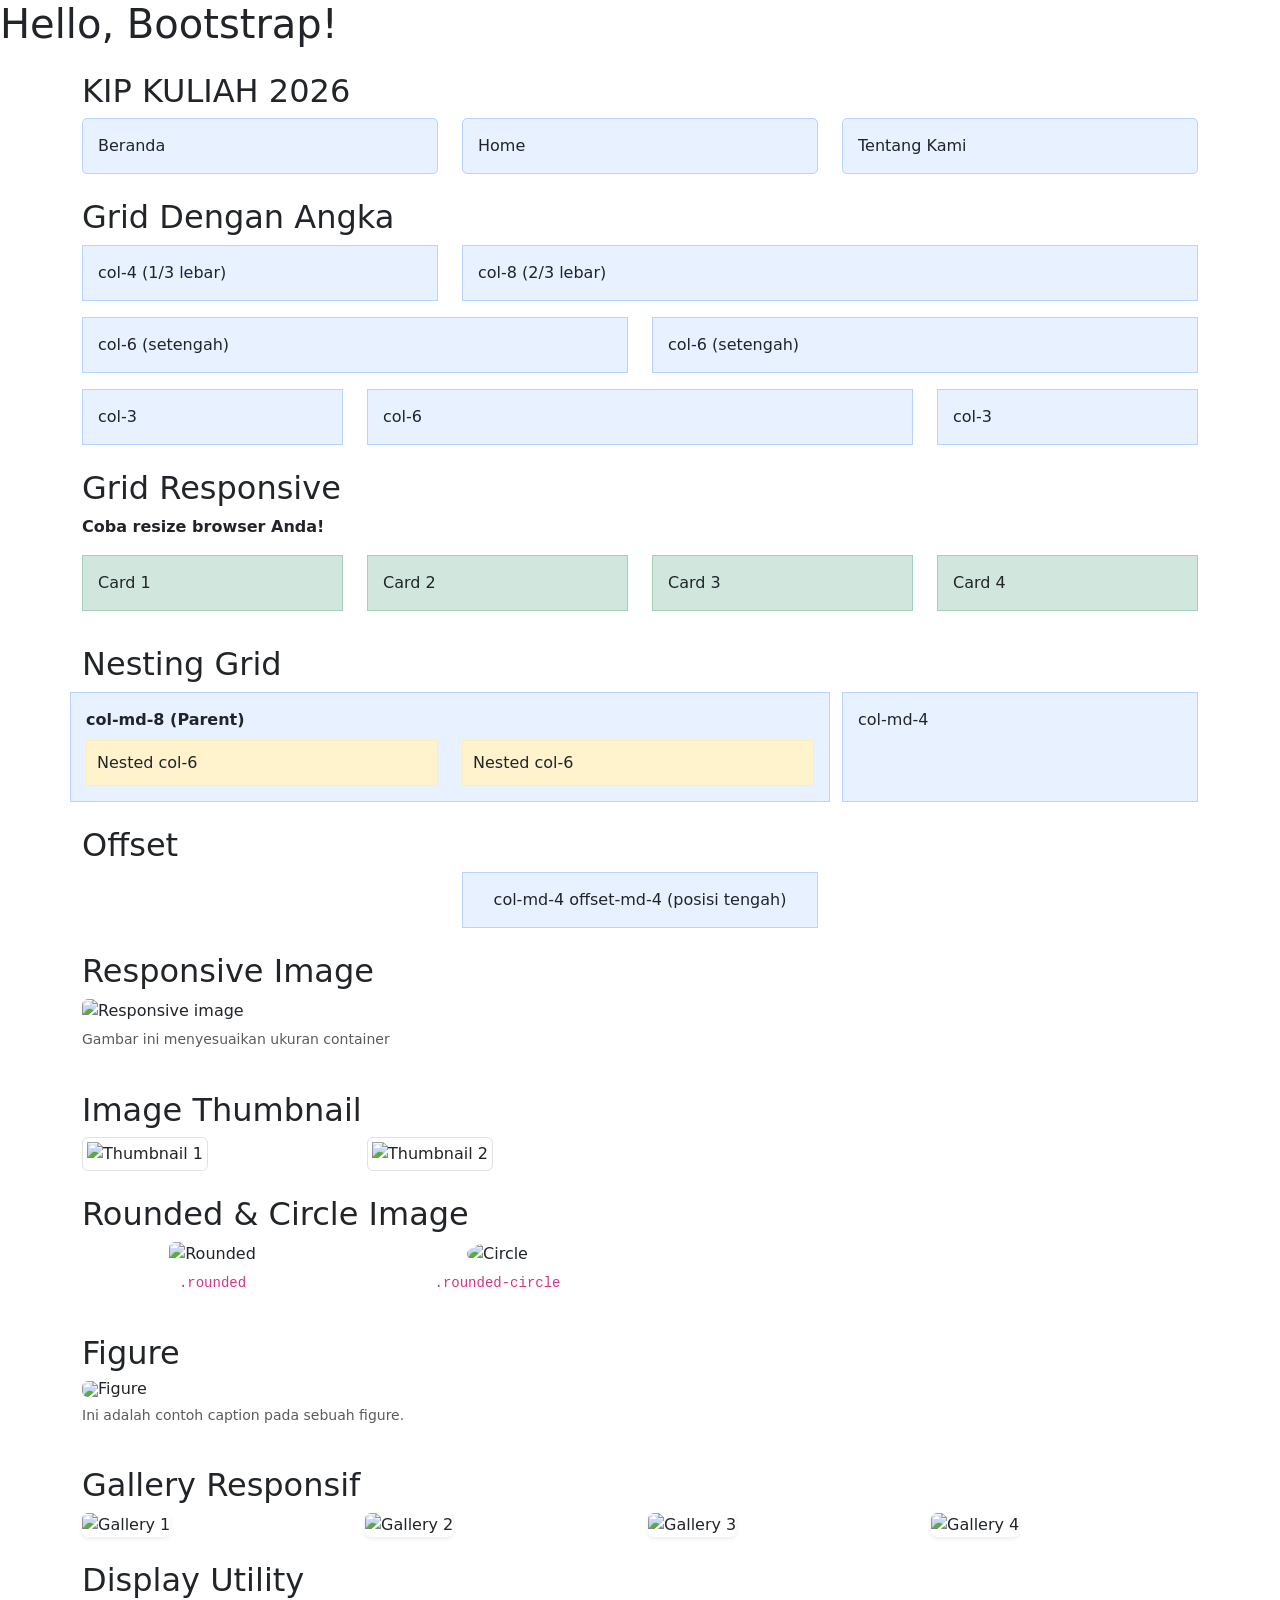
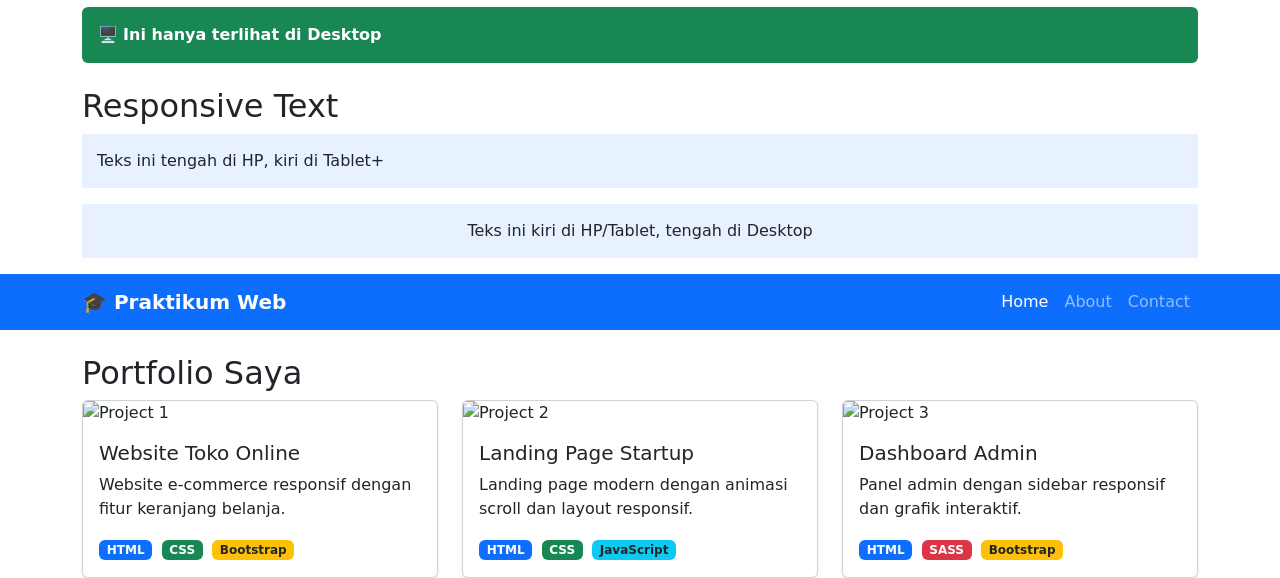
==== bootstrap/index.html @ cb2b9ae2 "MENAMBHAKAN BOOTSTRAP" ====
<!doctype html>
<!-- LANGKAH 1 DAN 2 -->
<html lang="id">
  <head>
    <meta charset="utf-8" />
    <meta name="viewport" content="width=device-width, initial-scale=1" />
    <title>Praktikum Bootstrap 5</title>
    <!-- Bootstrap CSS -->
    <link
      href="https://cdn.jsdelivr.net/npm/bootstrap@5.3.8/dist/css/bootstrap.min.css"
      rel="stylesheet"
      integrity="sha384-sRIl4kxILFvY47J16cr9ZwB07vP4J8+LH7qKQnuqkuIAvNWLzeN8tE5YBujZqJLB"
      crossorigin="anonymous"
    />
  </head>

  <body>
    <h1>Hello, Bootstrap!</h1>

    <!-- LANGKAH 3 -->
    <div class="container mt-4">
      <h2>KIP KULIAH 2026</h2>
      <!-- Tanpa angka: kolom otomatis sama lebar -->
      <div class="row">
        <div class="col">
          <div
            style="
              background: #e7f1ff;
              padding: 15px;
              border: 1px solid #b6d4fe;
              border-radius: 5px;
            "
          >
            Beranda
          </div>
        </div>
        <div class="col">
          <div
            style="
              background: #e7f1ff;
              padding: 15px;
              border: 1px solid #b6d4fe;
              border-radius: 5px;
            "
          >
            Home
          </div>
        </div>
        <div class="col">
          <div
            style="
              background: #e7f1ff;
              padding: 15px;
              border: 1px solid #b6d4fe;
              border-radius: 5px;
            "
          >
            Tentang Kami
          </div>
        </div>
      </div>
    </div>

    <!-- LANGKAH 4 -->
    <div class="container mt-4">
      <h2>Grid Dengan Angka</h2>

      <!-- Contoh 1: 4 + 8 = 12 -->
      <div class="row mb-3">
        <div class="col-4">
          <div
            style="
              background: #e7f1ff;
              padding: 15px;
              border: 1px solid #b6d4fe;
            "
          >
            col-4 (1/3 lebar)
          </div>
        </div>
        <div class="col-8">
          <div
            style="
              background: #e7f1ff;
              padding: 15px;
              border: 1px solid #b6d4fe;
            "
          >
            col-8 (2/3 lebar)
          </div>
        </div>
      </div>

      <!-- Contoh 2: 6 + 6 = 12 -->
      <div class="row mb-3">
        <div class="col-6">
          <div
            style="
              background: #e7f1ff;
              padding: 15px;
              border: 1px solid #b6d4fe;
            "
          >
            col-6 (setengah)
          </div>
        </div>
        <div class="col-6">
          <div
            style="
              background: #e7f1ff;
              padding: 15px;
              border: 1px solid #b6d4fe;
            "
          >
            col-6 (setengah)
          </div>
        </div>
      </div>

      <!-- Contoh 3: 3 + 6 + 3 = 12 -->
      <div class="row">
        <div class="col-3">
          <div
            style="
              background: #e7f1ff;
              padding: 15px;
              border: 1px solid #b6d4fe;
            "
          >
            col-3
          </div>
        </div>
        <div class="col-6">
          <div
            style="
              background: #e7f1ff;
              padding: 15px;
              border: 1px solid #b6d4fe;
            "
          >
            col-6
          </div>
        </div>
        <div class="col-3">
          <div
            style="
              background: #e7f1ff;
              padding: 15px;
              border: 1px solid #b6d4fe;
            "
          >
            col-3
          </div>
        </div>
      </div>
    </div>

    <!-- LANGKAH 5 -->
    <div class="container mt-4">
      <h2>Grid Responsive</h2>
      <p><strong>Coba resize browser Anda!</strong></p>

      <div class="row">
        <!-- Di HP: full width (12), Tablet: setengah (6), Desktop: seperempat (3) -->
        <div class="col-12 col-md-6 col-lg-3">
          <div
            style="
              background: #d1e7dd;
              padding: 15px;
              border: 1px solid #a3cfbb;
              margin-bottom: 10px;
            "
          >
            Card 1
          </div>
        </div>
        <div class="col-12 col-md-6 col-lg-3">
          <div
            style="
              background: #d1e7dd;
              padding: 15px;
              border: 1px solid #a3cfbb;
              margin-bottom: 10px;
            "
          >
            Card 2
          </div>
        </div>
        <div class="col-12 col-md-6 col-lg-3">
          <div
            style="
              background: #d1e7dd;
              padding: 15px;
              border: 1px solid #a3cfbb;
              margin-bottom: 10px;
            "
          >
            Card 3
          </div>
        </div>
        <div class="col-12 col-md-6 col-lg-3">
          <div
            style="
              background: #d1e7dd;
              padding: 15px;
              border: 1px solid #a3cfbb;
              margin-bottom: 10px;
            "
          >
            Card 4
          </div>
        </div>
      </div>
    </div>

    <!-- LANGKAH 6 -->
    <div class="container mt-4">
      <h2>Nesting Grid</h2>
      <div class="row">
        <div
          class="col-md-8"
          style="background: #e7f1ff; padding: 15px; border: 1px solid #b6d4fe"
        >
          <strong>col-md-8 (Parent)</strong>
          <!-- Grid di dalam grid -->
          <div class="row mt-2">
            <div class="col-6">
              <div
                style="
                  background: #fff3cd;
                  padding: 10px;
                  border: 1px solid #ffecb5;
                "
              >
                Nested col-6
              </div>
            </div>
            <div class="col-6">
              <div
                style="
                  background: #fff3cd;
                  padding: 10px;
                  border: 1px solid #ffecb5;
                "
              >
                Nested col-6
              </div>
            </div>
          </div>
        </div>
        <div class="col-md-4">
          <div
            style="
              background: #e7f1ff;
              padding: 15px;
              border: 1px solid #b6d4fe;
              height: 100%;
            "
          >
            col-md-4
          </div>
        </div>
      </div>
    </div>

    <!-- LANGKAH 7 -->
    <div class="container mt-4">
      <h2>Offset</h2>
      <div class="row">
        <div class="col-md-4 offset-md-4">
          <div
            style="
              background: #e7f1ff;
              padding: 15px;
              border: 1px solid #b6d4fe;
              text-align: center;
            "
          >
            col-md-4 offset-md-4 (posisi tengah)
          </div>
        </div>
      </div>
    </div>

    <!-- langkah 8   -->
    <div class="container mt-4">
      <h2>Responsive Image</h2>
      <div class="row">
        <div class="col-md-8">
          <!-- .img-fluid = max-width: 100% + height: auto -->
          <img
            src="https://picsum.photos/800/400?random=1"
            class="img-fluid rounded"
            alt="Responsive image"
          />
          <p class="text-muted mt-1">
            <small>Gambar ini menyesuaikan ukuran container</small>
          </p>
        </div>
      </div>
    </div>

    <!-- langkah 9  -->
    <div class="container mt-4">
      <h2>Image Thumbnail</h2>
      <div class="row">
        <div class="col-6 col-md-3">
          <img
            src="https://picsum.photos/300/300?random=2"
            class="img-thumbnail"
            alt="Thumbnail 1"
          />
        </div>
        <div class="col-6 col-md-3">
          <img
            src="https://picsum.photos/300/300?random=3"
            class="img-thumbnail"
            alt="Thumbnail 2"
          />
        </div>
      </div>
    </div>

    <!-- langkah 10 -->
    <div class="container mt-4">
      <h2>Rounded & Circle Image</h2>
      <div class="row align-items-center">
        <div class="col-6 col-md-3 text-center">
          <img
            src="https://picsum.photos/200/200?random=4"
            class="rounded img-fluid"
            alt="Rounded"
          />
          <p class="mt-1"><code>.rounded</code></p>
        </div>
        <div class="col-6 col-md-3 text-center">
          <img
            src="https://picsum.photos/200/200?random=5"
            class="rounded-circle img-fluid"
            alt="Circle"
          />
          <p class="mt-1"><code>.rounded-circle</code></p>
        </div>
      </div>
    </div>

    <!-- langkah 11  -->
    <div class="container mt-4">
      <h2>Figure</h2>
      <figure class="figure">
        <img
          src="https://picsum.photos/600/300?random=6"
          class="figure-img img-fluid rounded"
          alt="Figure"
        />
        <figcaption class="figure-caption text-center">
          Ini adalah contoh caption pada sebuah figure.
        </figcaption>
      </figure>
    </div>

    <!-- LANGKAH 12 -->
    <div class="container mt-4">
      <h2>Gallery Responsif</h2>
      <!-- g-3 = gap/jarak antar kolom -->
      <div class="row g-3">
        <div class="col-6 col-md-4 col-lg-3">
          <img
            src="https://picsum.photos/400/300?random=10"
            class="img-fluid rounded shadow-sm"
            alt="Gallery 1"
          />
        </div>
        <div class="col-6 col-md-4 col-lg-3">
          <img
            src="https://picsum.photos/400/300?random=11"
            class="img-fluid rounded shadow-sm"
            alt="Gallery 2"
          />
        </div>
        <div class="col-6 col-md-4 col-lg-3">
          <img
            src="https://picsum.photos/400/300?random=12"
            class="img-fluid rounded shadow-sm"
            alt="Gallery 3"
          />
        </div>
        <div class="col-6 col-md-4 col-lg-3">
          <img
            src="https://picsum.photos/400/300?random=13"
            class="img-fluid rounded shadow-sm"
            alt="Gallery 4"
          />
        </div>
      </div>
    </div>

    <!-- LANGKAH 13 -->
    <div class="container mt-4">
      <h2>Display Utility</h2>

      <!-- Hanya muncul di HP (< 768px) -->
      <div class="p-3 bg-danger text-white rounded d-block d-md-none mb-2">
        📱 <strong>Ini hanya terlihat di HP</strong>
      </div>

      <!-- Hanya muncul di Tablet (768px - 991px) -->
      <div class="p-3 bg-warning rounded d-none d-md-block d-lg-none mb-2">
        📟 <strong>Ini hanya terlihat di Tablet</strong>
      </div>

      <!-- Hanya muncul di Desktop (≥ 992px) -->
      <div class="p-3 bg-success text-white rounded d-none d-lg-block mb-2">
        🖥️ <strong>Ini hanya terlihat di Desktop</strong>
      </div>
    </div>

    <!-- LANGKAH 14 -->
    <div class="container mt-4">
      <h2>Responsive Text</h2>
      <!-- Tengah di HP, Kiri di Tablet ke atas -->
      <p
        class="text-center text-md-start"
        style="background: #e7f1ff; padding: 15px"
      >
        Teks ini tengah di HP, kiri di Tablet+
      </p>
      <!-- Kiri di HP/Tablet, Tengah di Desktop -->
      <p
        class="text-start text-lg-center"
        style="background: #e7f1ff; padding: 15px"
      >
        Teks ini kiri di HP/Tablet, tengah di Desktop
      </p>
    </div>

    <!-- LANGKAH 15 -->
    <nav class="navbar navbar-expand-lg navbar-dark bg-primary">
      <div class="container">
        <a class="navbar-brand fw-bold" href="#">🎓 Praktikum Web</a>
        <!-- Tombol hamburger: muncul di layar < lg (992px) -->
        <button
          class="navbar-toggler"
          type="button"
          data-bs-toggle="collapse"
          data-bs-target="#navbarNav"
        >
          <span class="navbar-toggler-icon"></span>
        </button>
        <!-- Menu: collapse di layar kecil, expand di layar besar -->
        <div class="collapse navbar-collapse" id="navbarNav">
          <ul class="navbar-nav ms-auto">
            <li class="nav-item">
              <a class="nav-link active" href="#">Home</a>
            </li>
            <li class="nav-item">
              <a class="nav-link" href="#">About</a>
            </li>
            <li class="nav-item">
              <a class="nav-link" href="#">Contact</a>
            </li>
          </ul>
        </div>
      </div>
    </nav>

    <!-- LANGKAH 16 DAN 17 -->
    <div class="container mt-4">
      <h2>Portfolio Saya</h2>
      <div class="row g-4">
        <!-- Card 1 -->
        <div class="col-12 col-sm-6 col-lg-4">
          <div class="card h-100 shadow-sm">
            <img
              src="https://picsum.photos/400/250?random=20"
              class="card-img-top"
              alt="Project 1"
            />
            <div class="card-body">
              <h5 class="card-title">Website Toko Online</h5>
              <p class="card-text">
                Website e-commerce responsif dengan fitur keranjang belanja.
              </p>
              <span class="badge bg-primary me-1">HTML</span>
              <span class="badge bg-success me-1">CSS</span>
              <span class="badge bg-warning text-dark">Bootstrap</span>
            </div>
          </div>
        </div>

        <!-- Card 2 -->
        <div class="col-12 col-sm-6 col-lg-4">
          <div class="card h-100 shadow-sm">
            <img
              src="https://picsum.photos/400/250?random=21"
              class="card-img-top"
              alt="Project 2"
            />
            <div class="card-body">
              <h5 class="card-title">Landing Page Startup</h5>
              <p class="card-text">
                Landing page modern dengan animasi scroll dan layout responsif.
              </p>
              <span class="badge bg-primary me-1">HTML</span>
              <span class="badge bg-success me-1">CSS</span>
              <span class="badge bg-info text-dark">JavaScript</span>
            </div>
          </div>
        </div>

        <!-- Card 3 -->
        <div class="col-12 col-sm-6 col-lg-4">
          <div class="card h-100 shadow-sm">
            <img
              src="https://picsum.photos/400/250?random=22"
              class="card-img-top"
              alt="Project 3"
            />
            <div class="card-body">
              <h5 class="card-title">Dashboard Admin</h5>
              <p class="card-text">
                Panel admin dengan sidebar responsif dan grafik interaktif.
              </p>
              <span class="badge bg-primary me-1">HTML</span>
              <span class="badge bg-danger me-1">SASS</span>
              <span class="badge bg-warning text-dark">Bootstrap</span>
            </div>
          </div>
        </div>
      </div>
    </div>

    <!-- Bootstrap JS Bundle -->
    <script
      src="https://cdn.jsdelivr.net/npm/bootstrap@5.3.8/dist/js/bootstrap.bundle.min.js"
      integrity="sha384-FKyoEForCGlyvwx9Hj09JcYn3nv7wiPVlz7YYwJrWVcXK/BmnVDxM+D2scQbITxI"
      crossorigin="anonymous"
    ></script>
  </body>
</html>
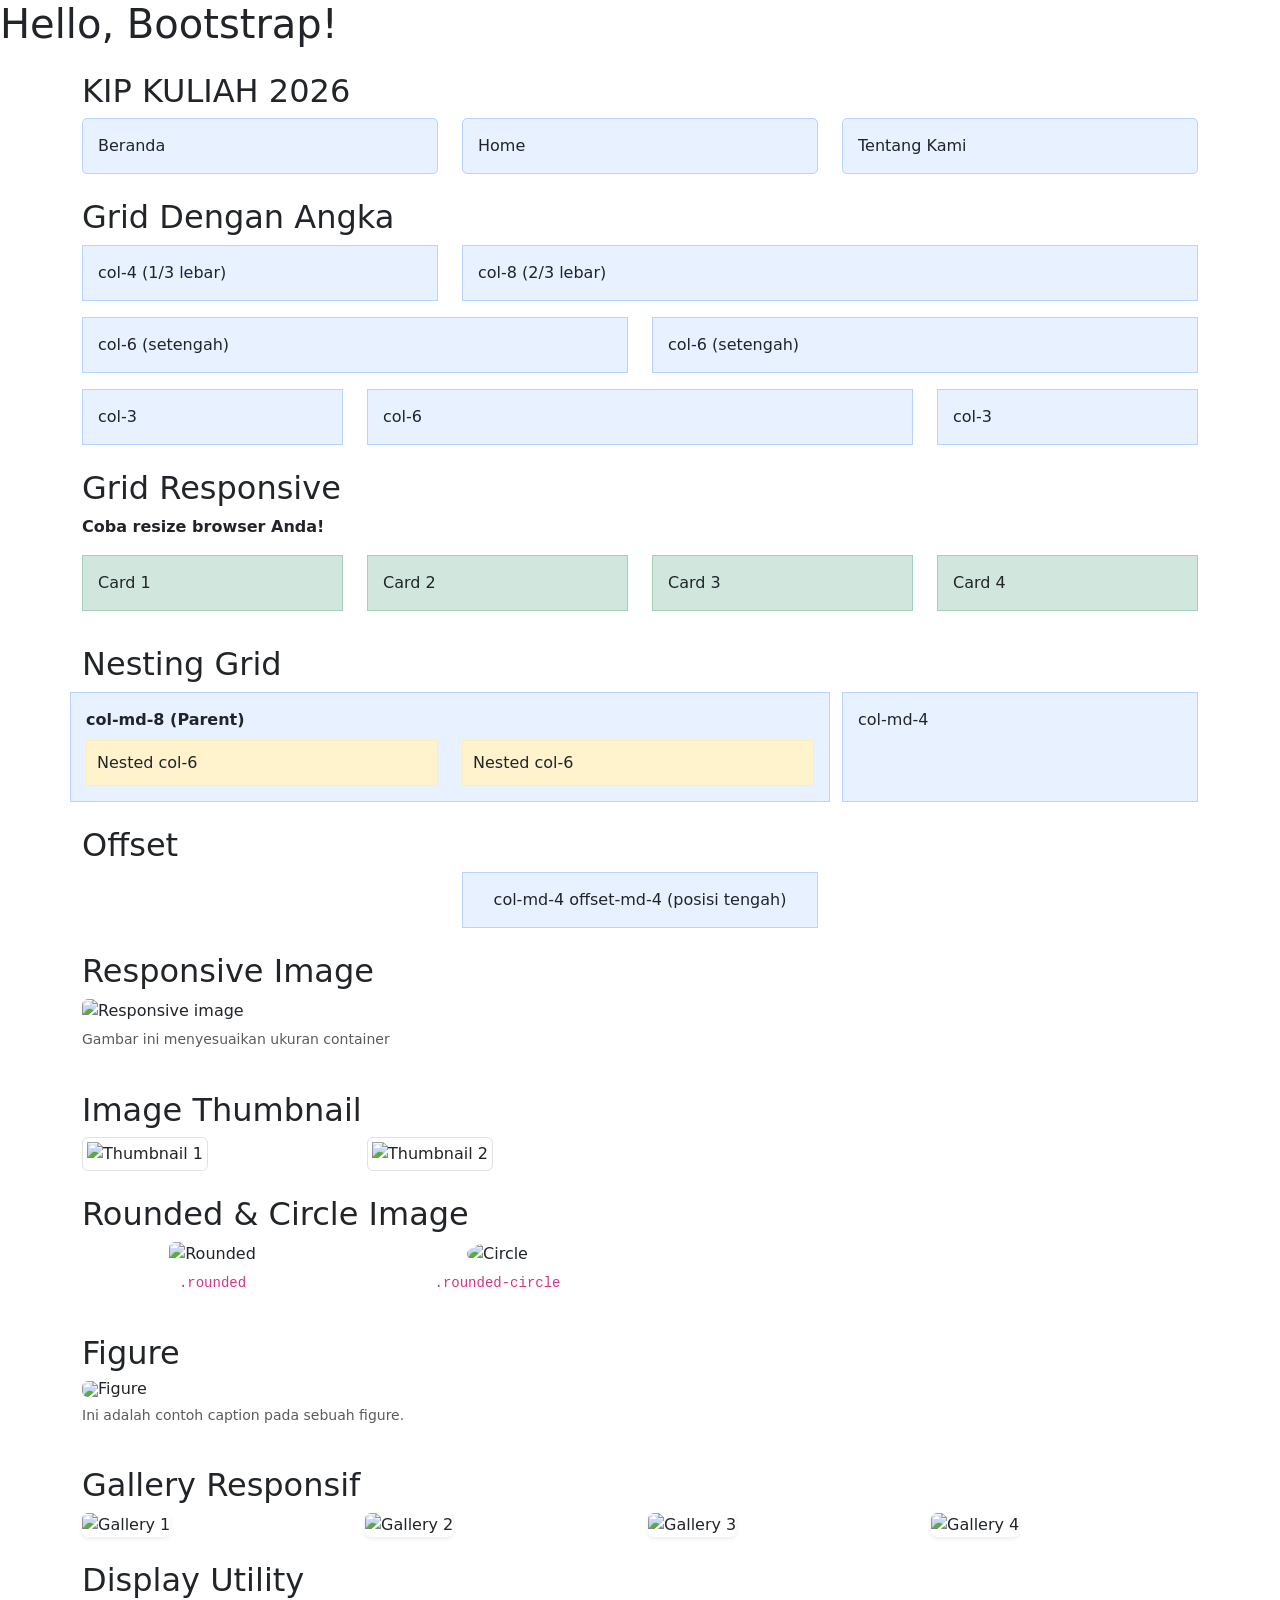
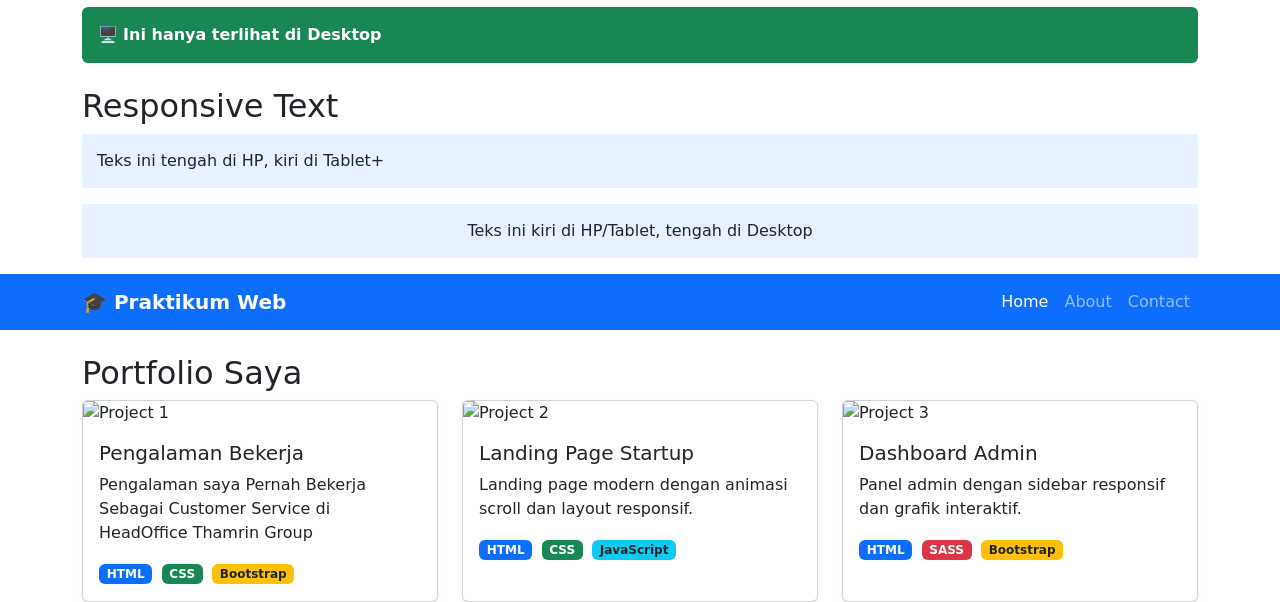
==== commit ef9bbce4: "menambhakan teks" ====
--- a/bootstrap/index.html
+++ b/bootstrap/index.html
@@ -477,9 +477,9 @@
               alt="Project 1"
             />
             <div class="card-body">
-              <h5 class="card-title">Website Toko Online</h5>
+              <h5 class="card-title">Pengalaman Bekerja</h5>
               <p class="card-text">
-                Website e-commerce responsif dengan fitur keranjang belanja.
+                Pengalaman saya Pernah Bekerja Sebagai Customer Service di HeadOffice Thamrin Group
               </p>
               <span class="badge bg-primary me-1">HTML</span>
               <span class="badge bg-success me-1">CSS</span>
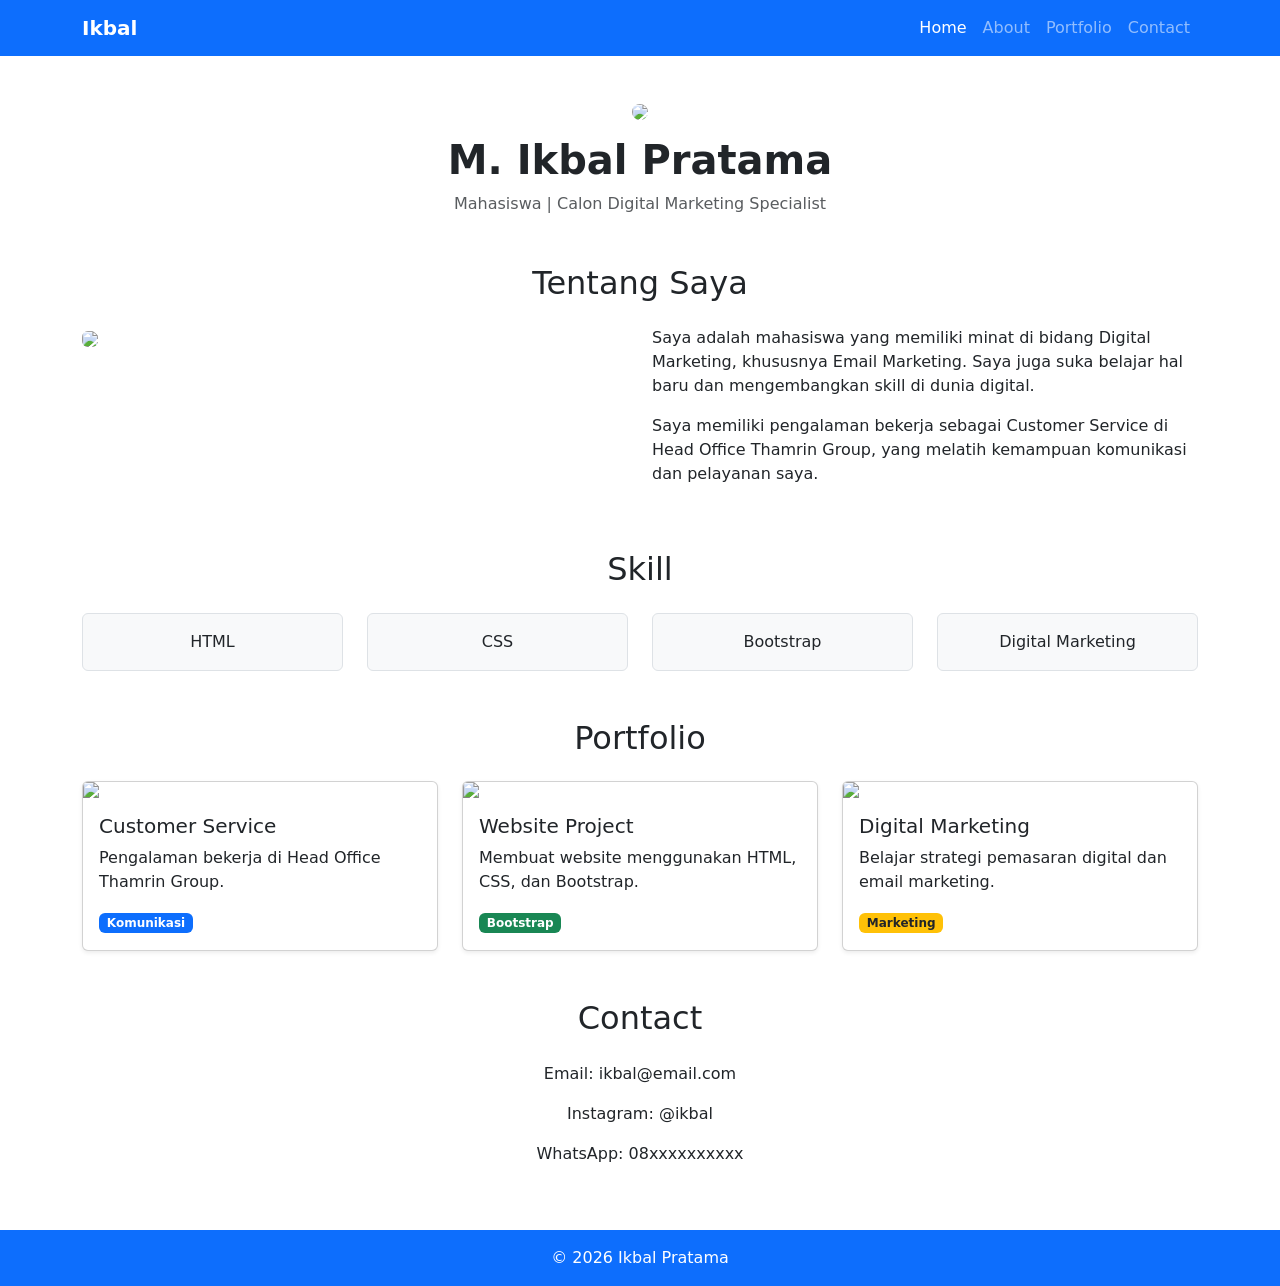
==== commit 4f3ae89d: "update web profile portofolio" ====
--- a/bootstrap/index.html
+++ b/bootstrap/index.html
@@ -1,540 +1,166 @@
 <!doctype html>
-<!-- LANGKAH 1 DAN 2 -->
 <html lang="id">
   <head>
     <meta charset="utf-8" />
     <meta name="viewport" content="width=device-width, initial-scale=1" />
-    <title>Praktikum Bootstrap 5</title>
+    <title>Profile - Ikbal Pratama</title>
+
     <!-- Bootstrap CSS -->
     <link
       href="https://cdn.jsdelivr.net/npm/bootstrap@5.3.8/dist/css/bootstrap.min.css"
       rel="stylesheet"
-      integrity="sha384-sRIl4kxILFvY47J16cr9ZwB07vP4J8+LH7qKQnuqkuIAvNWLzeN8tE5YBujZqJLB"
-      crossorigin="anonymous"
+
+      
     />
   </head>
 
   <body>
-    <h1>Hello, Bootstrap!</h1>
-
-    <!-- LANGKAH 3 -->
-    <div class="container mt-4">
-      <h2>KIP KULIAH 2026</h2>
-      <!-- Tanpa angka: kolom otomatis sama lebar -->
-      <div class="row">
-        <div class="col">
-          <div
-            style="
-              background: #e7f1ff;
-              padding: 15px;
-              border: 1px solid #b6d4fe;
-              border-radius: 5px;
-            "
-          >
-            Beranda
-          </div>
-        </div>
-        <div class="col">
-          <div
-            style="
-              background: #e7f1ff;
-              padding: 15px;
-              border: 1px solid #b6d4fe;
-              border-radius: 5px;
-            "
-          >
-            Home
-          </div>
-        </div>
-        <div class="col">
-          <div
-            style="
-              background: #e7f1ff;
-              padding: 15px;
-              border: 1px solid #b6d4fe;
-              border-radius: 5px;
-            "
-          >
-            Tentang Kami
-          </div>
-        </div>
-      </div>
-    </div>
-
-    <!-- LANGKAH 4 -->
-    <div class="container mt-4">
-      <h2>Grid Dengan Angka</h2>
-
-      <!-- Contoh 1: 4 + 8 = 12 -->
-      <div class="row mb-3">
-        <div class="col-4">
-          <div
-            style="
-              background: #e7f1ff;
-              padding: 15px;
-              border: 1px solid #b6d4fe;
-            "
-          >
-            col-4 (1/3 lebar)
-          </div>
-        </div>
-        <div class="col-8">
-          <div
-            style="
-              background: #e7f1ff;
-              padding: 15px;
-              border: 1px solid #b6d4fe;
-            "
-          >
-            col-8 (2/3 lebar)
-          </div>
-        </div>
-      </div>
-
-      <!-- Contoh 2: 6 + 6 = 12 -->
-      <div class="row mb-3">
-        <div class="col-6">
-          <div
-            style="
-              background: #e7f1ff;
-              padding: 15px;
-              border: 1px solid #b6d4fe;
-            "
-          >
-            col-6 (setengah)
-          </div>
-        </div>
-        <div class="col-6">
-          <div
-            style="
-              background: #e7f1ff;
-              padding: 15px;
-              border: 1px solid #b6d4fe;
-            "
-          >
-            col-6 (setengah)
-          </div>
-        </div>
-      </div>
-
-      <!-- Contoh 3: 3 + 6 + 3 = 12 -->
-      <div class="row">
-        <div class="col-3">
-          <div
-            style="
-              background: #e7f1ff;
-              padding: 15px;
-              border: 1px solid #b6d4fe;
-            "
-          >
-            col-3
-          </div>
-        </div>
-        <div class="col-6">
-          <div
-            style="
-              background: #e7f1ff;
-              padding: 15px;
-              border: 1px solid #b6d4fe;
-            "
-          >
-            col-6
-          </div>
-        </div>
-        <div class="col-3">
-          <div
-            style="
-              background: #e7f1ff;
-              padding: 15px;
-              border: 1px solid #b6d4fe;
-            "
-          >
-            col-3
-          </div>
-        </div>
-      </div>
-    </div>
-
-    <!-- LANGKAH 5 -->
-    <div class="container mt-4">
-      <h2>Grid Responsive</h2>
-      <p><strong>Coba resize browser Anda!</strong></p>
-
-      <div class="row">
-        <!-- Di HP: full width (12), Tablet: setengah (6), Desktop: seperempat (3) -->
-        <div class="col-12 col-md-6 col-lg-3">
-          <div
-            style="
-              background: #d1e7dd;
-              padding: 15px;
-              border: 1px solid #a3cfbb;
-              margin-bottom: 10px;
-            "
-          >
-            Card 1
-          </div>
-        </div>
-        <div class="col-12 col-md-6 col-lg-3">
-          <div
-            style="
-              background: #d1e7dd;
-              padding: 15px;
-              border: 1px solid #a3cfbb;
-              margin-bottom: 10px;
-            "
-          >
-            Card 2
-          </div>
-        </div>
-        <div class="col-12 col-md-6 col-lg-3">
-          <div
-            style="
-              background: #d1e7dd;
-              padding: 15px;
-              border: 1px solid #a3cfbb;
-              margin-bottom: 10px;
-            "
-          >
-            Card 3
-          </div>
-        </div>
-        <div class="col-12 col-md-6 col-lg-3">
-          <div
-            style="
-              background: #d1e7dd;
-              padding: 15px;
-              border: 1px solid #a3cfbb;
-              margin-bottom: 10px;
-            "
-          >
-            Card 4
-          </div>
-        </div>
-      </div>
-    </div>
-
-    <!-- LANGKAH 6 -->
-    <div class="container mt-4">
-      <h2>Nesting Grid</h2>
-      <div class="row">
-        <div
-          class="col-md-8"
-          style="background: #e7f1ff; padding: 15px; border: 1px solid #b6d4fe"
-        >
-          <strong>col-md-8 (Parent)</strong>
-          <!-- Grid di dalam grid -->
-          <div class="row mt-2">
-            <div class="col-6">
-              <div
-                style="
-                  background: #fff3cd;
-                  padding: 10px;
-                  border: 1px solid #ffecb5;
-                "
-              >
-                Nested col-6
-              </div>
-            </div>
-            <div class="col-6">
-              <div
-                style="
-                  background: #fff3cd;
-                  padding: 10px;
-                  border: 1px solid #ffecb5;
-                "
-              >
-                Nested col-6
-              </div>
-            </div>
-          </div>
-        </div>
-        <div class="col-md-4">
-          <div
-            style="
-              background: #e7f1ff;
-              padding: 15px;
-              border: 1px solid #b6d4fe;
-              height: 100%;
-            "
-          >
-            col-md-4
-          </div>
-        </div>
-      </div>
-    </div>
-
-    <!-- LANGKAH 7 -->
-    <div class="container mt-4">
-      <h2>Offset</h2>
-      <div class="row">
-        <div class="col-md-4 offset-md-4">
-          <div
-            style="
-              background: #e7f1ff;
-              padding: 15px;
-              border: 1px solid #b6d4fe;
-              text-align: center;
-            "
-          >
-            col-md-4 offset-md-4 (posisi tengah)
-          </div>
-        </div>
-      </div>
-    </div>
-
-    <!-- langkah 8   -->
-    <div class="container mt-4">
-      <h2>Responsive Image</h2>
-      <div class="row">
-        <div class="col-md-8">
-          <!-- .img-fluid = max-width: 100% + height: auto -->
-          <img
-            src="https://picsum.photos/800/400?random=1"
-            class="img-fluid rounded"
-            alt="Responsive image"
-          />
-          <p class="text-muted mt-1">
-            <small>Gambar ini menyesuaikan ukuran container</small>
-          </p>
-        </div>
-      </div>
-    </div>
-
-    <!-- langkah 9  -->
-    <div class="container mt-4">
-      <h2>Image Thumbnail</h2>
-      <div class="row">
-        <div class="col-6 col-md-3">
-          <img
-            src="https://picsum.photos/300/300?random=2"
-            class="img-thumbnail"
-            alt="Thumbnail 1"
-          />
-        </div>
-        <div class="col-6 col-md-3">
-          <img
-            src="https://picsum.photos/300/300?random=3"
-            class="img-thumbnail"
-            alt="Thumbnail 2"
-          />
-        </div>
-      </div>
-    </div>
-
-    <!-- langkah 10 -->
-    <div class="container mt-4">
-      <h2>Rounded & Circle Image</h2>
-      <div class="row align-items-center">
-        <div class="col-6 col-md-3 text-center">
-          <img
-            src="https://picsum.photos/200/200?random=4"
-            class="rounded img-fluid"
-            alt="Rounded"
-          />
-          <p class="mt-1"><code>.rounded</code></p>
-        </div>
-        <div class="col-6 col-md-3 text-center">
-          <img
-            src="https://picsum.photos/200/200?random=5"
-            class="rounded-circle img-fluid"
-            alt="Circle"
-          />
-          <p class="mt-1"><code>.rounded-circle</code></p>
-        </div>
-      </div>
-    </div>
-
-    <!-- langkah 11  -->
-    <div class="container mt-4">
-      <h2>Figure</h2>
-      <figure class="figure">
-        <img
-          src="https://picsum.photos/600/300?random=6"
-          class="figure-img img-fluid rounded"
-          alt="Figure"
-        />
-        <figcaption class="figure-caption text-center">
-          Ini adalah contoh caption pada sebuah figure.
-        </figcaption>
-      </figure>
-    </div>
-
-    <!-- LANGKAH 12 -->
-    <div class="container mt-4">
-      <h2>Gallery Responsif</h2>
-      <!-- g-3 = gap/jarak antar kolom -->
-      <div class="row g-3">
-        <div class="col-6 col-md-4 col-lg-3">
-          <img
-            src="https://picsum.photos/400/300?random=10"
-            class="img-fluid rounded shadow-sm"
-            alt="Gallery 1"
-          />
-        </div>
-        <div class="col-6 col-md-4 col-lg-3">
-          <img
-            src="https://picsum.photos/400/300?random=11"
-            class="img-fluid rounded shadow-sm"
-            alt="Gallery 2"
-          />
-        </div>
-        <div class="col-6 col-md-4 col-lg-3">
-          <img
-            src="https://picsum.photos/400/300?random=12"
-            class="img-fluid rounded shadow-sm"
-            alt="Gallery 3"
-          />
-        </div>
-        <div class="col-6 col-md-4 col-lg-3">
-          <img
-            src="https://picsum.photos/400/300?random=13"
-            class="img-fluid rounded shadow-sm"
-            alt="Gallery 4"
-          />
-        </div>
-      </div>
-    </div>
-
-    <!-- LANGKAH 13 -->
-    <div class="container mt-4">
-      <h2>Display Utility</h2>
-
-      <!-- Hanya muncul di HP (< 768px) -->
-      <div class="p-3 bg-danger text-white rounded d-block d-md-none mb-2">
-        📱 <strong>Ini hanya terlihat di HP</strong>
-      </div>
-
-      <!-- Hanya muncul di Tablet (768px - 991px) -->
-      <div class="p-3 bg-warning rounded d-none d-md-block d-lg-none mb-2">
-        📟 <strong>Ini hanya terlihat di Tablet</strong>
-      </div>
-
-      <!-- Hanya muncul di Desktop (≥ 992px) -->
-      <div class="p-3 bg-success text-white rounded d-none d-lg-block mb-2">
-        🖥️ <strong>Ini hanya terlihat di Desktop</strong>
-      </div>
-    </div>
-
-    <!-- LANGKAH 14 -->
-    <div class="container mt-4">
-      <h2>Responsive Text</h2>
-      <!-- Tengah di HP, Kiri di Tablet ke atas -->
-      <p
-        class="text-center text-md-start"
-        style="background: #e7f1ff; padding: 15px"
-      >
-        Teks ini tengah di HP, kiri di Tablet+
-      </p>
-      <!-- Kiri di HP/Tablet, Tengah di Desktop -->
-      <p
-        class="text-start text-lg-center"
-        style="background: #e7f1ff; padding: 15px"
-      >
-        Teks ini kiri di HP/Tablet, tengah di Desktop
-      </p>
-    </div>
-
-    <!-- LANGKAH 15 -->
+    <!-- NAVBAR -->
     <nav class="navbar navbar-expand-lg navbar-dark bg-primary">
       <div class="container">
-        <a class="navbar-brand fw-bold" href="#">🎓 Praktikum Web</a>
-        <!-- Tombol hamburger: muncul di layar < lg (992px) -->
+        <a class="navbar-brand fw-bold" href="#">Ikbal</a>
         <button
           class="navbar-toggler"
-          type="button"
           data-bs-toggle="collapse"
-          data-bs-target="#navbarNav"
+          data-bs-target="#nav"
         >
           <span class="navbar-toggler-icon"></span>
         </button>
-        <!-- Menu: collapse di layar kecil, expand di layar besar -->
-        <div class="collapse navbar-collapse" id="navbarNav">
+
+        <div class="collapse navbar-collapse" id="nav">
           <ul class="navbar-nav ms-auto">
             <li class="nav-item">
               <a class="nav-link active" href="#">Home</a>
             </li>
             <li class="nav-item">
-              <a class="nav-link" href="#">About</a>
+              <a class="nav-link" href="#about">About</a>
             </li>
             <li class="nav-item">
-              <a class="nav-link" href="#">Contact</a>
+              <a class="nav-link" href="#portfolio">Portfolio</a>
+            </li>
+            <li class="nav-item">
+              <a class="nav-link" href="#contact">Contact</a>
             </li>
           </ul>
         </div>
       </div>
     </nav>
 
-    <!-- LANGKAH 16 DAN 17 -->
-    <div class="container mt-4">
-      <h2>Portfolio Saya</h2>
+    <!-- HERO -->
+    <div class="container mt-5 text-center">
+      <img
+        src="https://picsum.photos/200"
+        class="rounded-circle img-fluid mb-3"
+      />
+      <h1 class="fw-bold">M. Ikbal Pratama</h1>
+      <p class="text-muted">Mahasiswa | Calon Digital Marketing Specialist</p>
+    </div>
+
+    <!-- ABOUT -->
+    <div class="container mt-5" id="about">
+      <h2 class="text-center mb-4">Tentang Saya</h2>
+      <div class="row">
+        <div class="col-md-6">
+          <img src="https://picsum.photos/500/300" class="img-fluid rounded" />
+        </div>
+        <div class="col-md-6">
+          <p>
+            Saya adalah mahasiswa yang memiliki minat di bidang Digital
+            Marketing, khususnya Email Marketing. Saya juga suka belajar hal
+            baru dan mengembangkan skill di dunia digital.
+          </p>
+          <p>
+            Saya memiliki pengalaman bekerja sebagai Customer Service di Head
+            Office Thamrin Group, yang melatih kemampuan komunikasi dan
+            pelayanan saya.
+          </p>
+        </div>
+      </div>
+    </div>
+
+    <!-- SKILL -->
+    <div class="container mt-5">
+      <h2 class="text-center mb-4">Skill</h2>
+      <div class="row text-center">
+        <div class="col-6 col-md-3">
+          <div class="p-3 bg-light border rounded">HTML</div>
+        </div>
+        <div class="col-6 col-md-3">
+          <div class="p-3 bg-light border rounded">CSS</div>
+        </div>
+        <div class="col-6 col-md-3">
+          <div class="p-3 bg-light border rounded">Bootstrap</div>
+        </div>
+        <div class="col-6 col-md-3">
+          <div class="p-3 bg-light border rounded">Digital Marketing</div>
+        </div>
+      </div>
+    </div>
+
+    <!-- PORTFOLIO -->
+    <div class="container mt-5" id="portfolio">
+      <h2 class="text-center mb-4">Portfolio</h2>
+
       <div class="row g-4">
-        <!-- Card 1 -->
         <div class="col-12 col-sm-6 col-lg-4">
           <div class="card h-100 shadow-sm">
-            <img
-              src="https://picsum.photos/400/250?random=20"
-              class="card-img-top"
-              alt="Project 1"
-            />
+            <img src="https://picsum.photos/400/250?1" class="card-img-top" />
             <div class="card-body">
-              <h5 class="card-title">Pengalaman Bekerja</h5>
+              <h5 class="card-title">Customer Service</h5>
               <p class="card-text">
-                Pengalaman saya Pernah Bekerja Sebagai Customer Service di HeadOffice Thamrin Group
+                Pengalaman bekerja di Head Office Thamrin Group.
               </p>
-              <span class="badge bg-primary me-1">HTML</span>
-              <span class="badge bg-success me-1">CSS</span>
-              <span class="badge bg-warning text-dark">Bootstrap</span>
+              <span class="badge bg-primary">Komunikasi</span>
             </div>
           </div>
         </div>
 
-        <!-- Card 2 -->
         <div class="col-12 col-sm-6 col-lg-4">
           <div class="card h-100 shadow-sm">
-            <img
-              src="https://picsum.photos/400/250?random=21"
-              class="card-img-top"
-              alt="Project 2"
-            />
+            <img src="https://picsum.photos/400/250?2" class="card-img-top" />
             <div class="card-body">
-              <h5 class="card-title">Landing Page Startup</h5>
+              <h5 class="card-title">Website Project</h5>
               <p class="card-text">
-                Landing page modern dengan animasi scroll dan layout responsif.
+                Membuat website menggunakan HTML, CSS, dan Bootstrap.
               </p>
-              <span class="badge bg-primary me-1">HTML</span>
-              <span class="badge bg-success me-1">CSS</span>
-              <span class="badge bg-info text-dark">JavaScript</span>
+              <span class="badge bg-success">Bootstrap</span>
             </div>
           </div>
         </div>
 
-        <!-- Card 3 -->
         <div class="col-12 col-sm-6 col-lg-4">
           <div class="card h-100 shadow-sm">
-            <img
-              src="https://picsum.photos/400/250?random=22"
-              class="card-img-top"
-              alt="Project 3"
-            />
+            <img src="https://picsum.photos/400/250?3" class="card-img-top" />
             <div class="card-body">
-              <h5 class="card-title">Dashboard Admin</h5>
+              <h5 class="card-title">Digital Marketing</h5>
               <p class="card-text">
-                Panel admin dengan sidebar responsif dan grafik interaktif.
+                Belajar strategi pemasaran digital dan email marketing.
               </p>
-              <span class="badge bg-primary me-1">HTML</span>
-              <span class="badge bg-danger me-1">SASS</span>
-              <span class="badge bg-warning text-dark">Bootstrap</span>
+              <span class="badge bg-warning text-dark">Marketing</span>
             </div>
           </div>
         </div>
       </div>
     </div>
 
-    <!-- Bootstrap JS Bundle -->
-    <script
-      src="https://cdn.jsdelivr.net/npm/bootstrap@5.3.8/dist/js/bootstrap.bundle.min.js"
-      integrity="sha384-FKyoEForCGlyvwx9Hj09JcYn3nv7wiPVlz7YYwJrWVcXK/BmnVDxM+D2scQbITxI"
-      crossorigin="anonymous"
-    ></script>
+    <!-- CONTACT -->
+    <div class="container mt-5" id="contact">
+      <h2 class="text-center mb-4">Contact</h2>
+      <div class="row justify-content-center">
+        <div class="col-md-6 text-center">
+          <p>Email: ikbal@email.com</p>
+          <p>Instagram: @ikbal</p>
+          <p>WhatsApp: 08xxxxxxxxxx</p>
+        </div>
+      </div>
+    </div>
+
+    <!-- FOOTER -->
+    <div class="bg-primary text-white text-center p-3 mt-5">
+      © 2026 Ikbal Pratama
+    </div>
+
+    <!-- Bootstrap JS -->
+    <script src="https://cdn.jsdelivr.net/npm/bootstrap@5.3.8/dist/js/bootstrap.bundle.min.js"></script>
   </body>
 </html>
